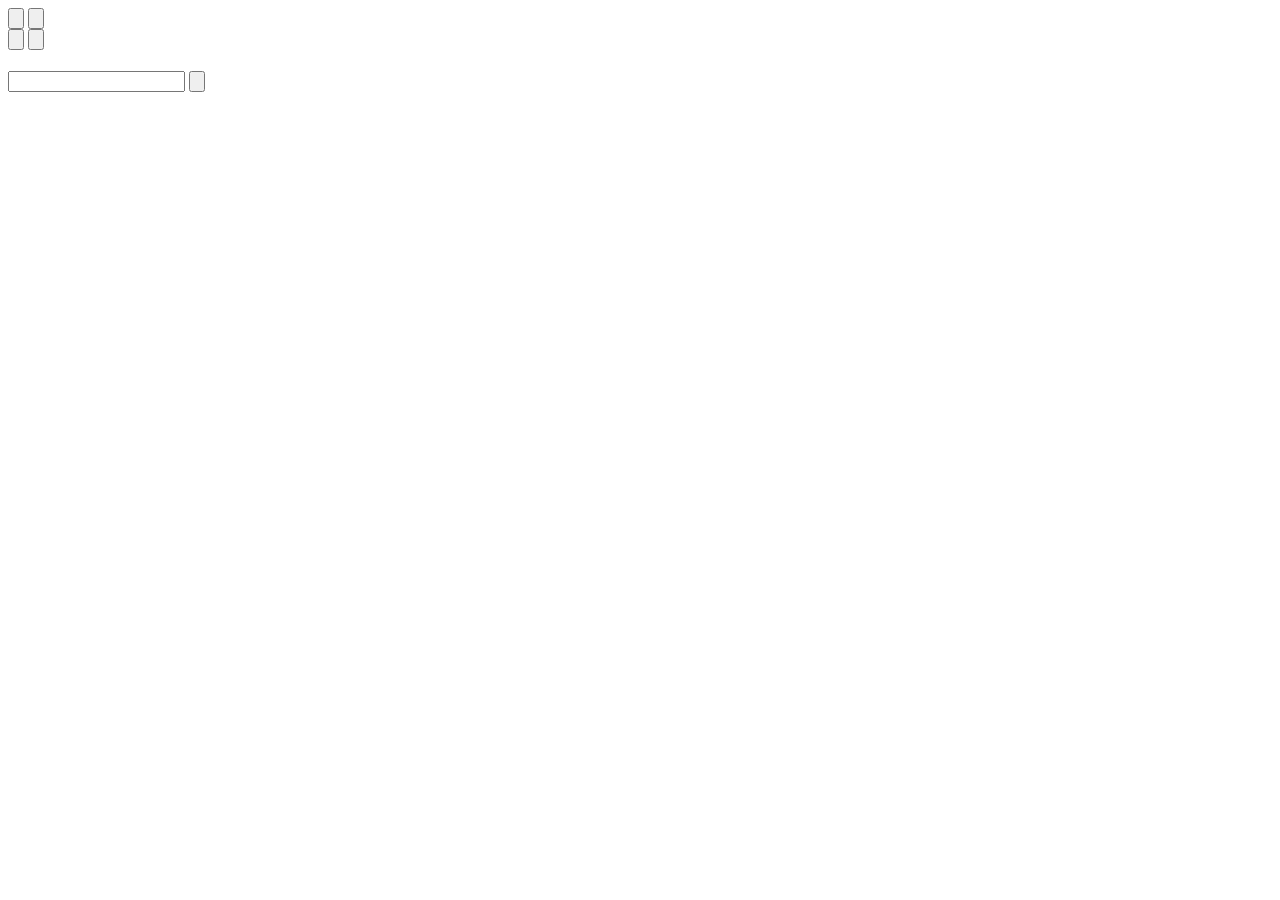
==== Desktop/restaurant-reviews/index.html @ 94d8f5bb "Change flag images from svg to png" ====
<!DOCTYPE html>
<html lang="en">
<head>
  <meta charset="UTF-8">
  <meta name="viewport" content="width=device-width, initial-scale=1.0">
  <meta name="description" content="My favourite restaurants around the world — search by city and discover must-try dishes">
  <link rel="icon" href="data:,">
  <title>My Restaurants</title>
  <link rel="preconnect" href="https://fonts.googleapis.com">
  <link rel="preconnect" href="https://fonts.gstatic.com" crossorigin>
  <link href="https://fonts.googleapis.com/css2?family=Plus+Jakarta+Sans:wght@400;500;600;700&display=swap" rel="stylesheet">
  <link rel="stylesheet" href="style.css">
</head>
<body>

  <header class="site-header">
    <nav class="tab-nav" role="tablist">
      <button type="button" class="tab-btn active" data-tab="explore" role="tab" aria-selected="true"><img src="images/space-exploration.png" class="tab-icon" alt=""> <span data-i18n="tabExplore"></span></button>
      <button type="button" class="tab-btn" data-tab="favourites" role="tab" aria-selected="false"><img src="images/favorite.png" class="tab-icon" alt=""> <span data-i18n="tabFavourites"></span></button>
    </nav>

    <!-- Language switcher — top right -->
    <div class="lang-switcher">
      <button type="button" class="lang-btn active" data-lang="en">
        <img src="images/flags/united-kingdom.png" class="lang-flag" alt="">
      </button>
      <button type="button" class="lang-btn" data-lang="es">
        <img src="images/flags/spanish-flag.png" class="lang-flag" alt="">
      </button>
    </div>

    <div class="header-inner">
      <h1 class="site-title"><span data-i18n="title"></span></h1>
      <p class="site-tagline" data-i18n="tagline"></p>
      <div id="panel-explore-search">
        <div class="search-container">
          <input
            type="search"
            id="search-input"
            class="search-input"
            autocomplete="off"
            spellcheck="false"
          >
          <button type="button" class="search-btn"><img src="images/magnifying-glass.png" class="search-btn-icon" alt=""></button>
        </div>
      </div>
    </div>
  </header>

  <main class="main-content">
    <div id="panel-favourites" style="display:none"></div>
    <div id="result-count" class="result-count" hidden></div>

    <section id="hero-state" class="hero-state" aria-labelledby="suggestions-title">
      <div class="suggestions-section">
        <div class="suggestions-heading">
          <p class="suggestions-kicker" data-i18n="suggestionsKicker"></p>
          <h2 id="suggestions-title" class="suggestions-title" data-i18n="suggestionsTitle"></h2>
          <p class="suggestions-subtitle" data-i18n="suggestionsSubtitle"></p>
        </div>

        <div id="suggestions-grid" class="suggestions-grid"></div>
      </div>
    </section>

    <div id="empty-state" class="empty-state" hidden>
      <span class="empty-emoji">🔍</span>
      <p class="empty-text"><span data-i18n="emptyBefore"></span>"<span id="empty-query"></span>"<span data-i18n="emptyAfter"></span></p>
      <p class="empty-hint" data-i18n="emptyHint"></p>
    </div>

    <div id="cards-container" class="cards-grid"></div>
  </main>

  <footer class="site-footer">
    <p data-i18n="footer"></p>
  </footer>

  <script src="vendor/papaparse.min.js"></script>
  <script src="script.js"></script>
</body>
</html>
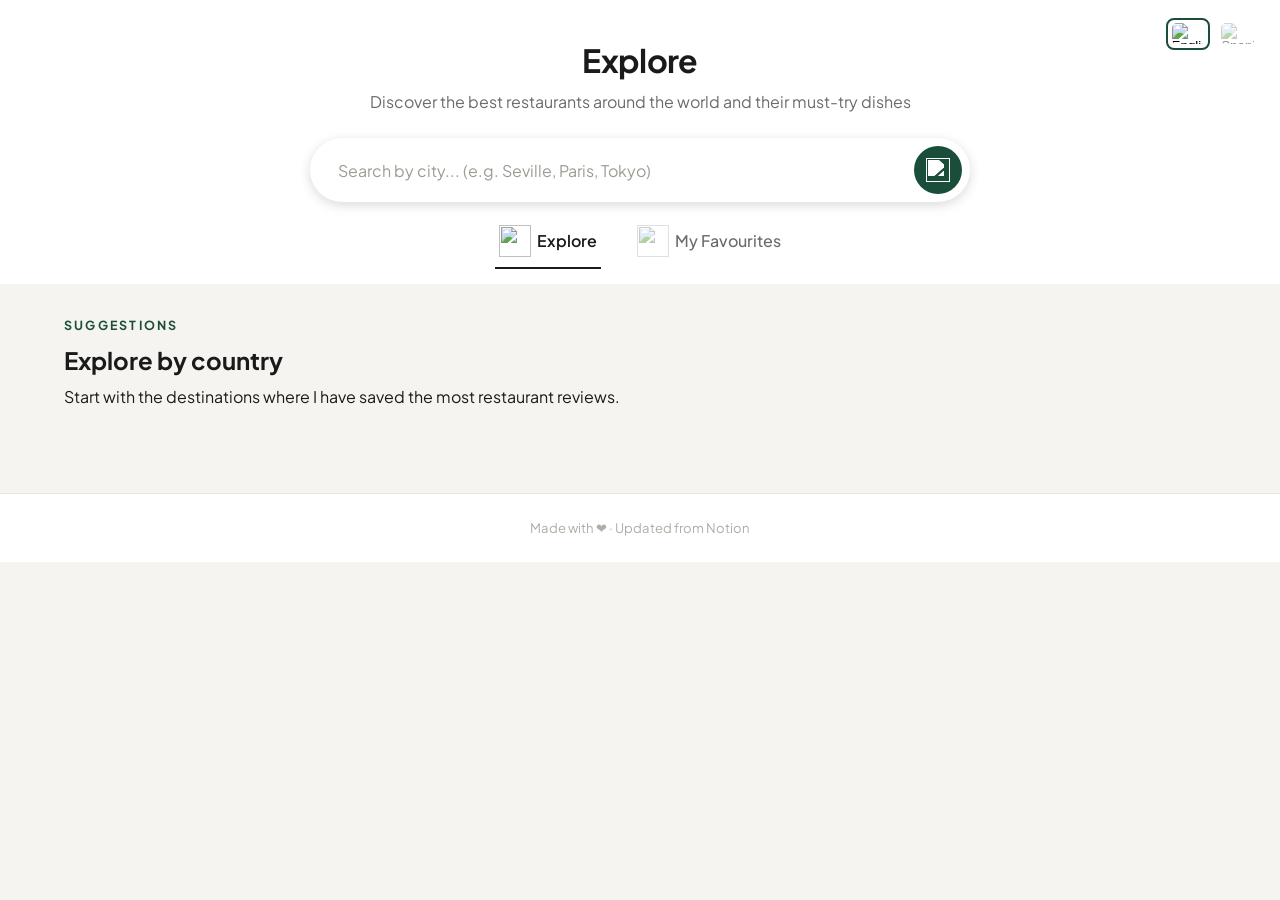
==== commit b36a9104: "Add restaurant detail overlay, split-view map, red heart favourites with beat animation - Restaurant" ====
--- a/Desktop/restaurant-reviews/index.html
+++ b/Desktop/restaurant-reviews/index.html
@@ -10,15 +10,11 @@
   <link rel="preconnect" href="https://fonts.gstatic.com" crossorigin>
   <link href="https://fonts.googleapis.com/css2?family=Plus+Jakarta+Sans:wght@400;500;600;700&display=swap" rel="stylesheet">
   <link rel="stylesheet" href="style.css">
+  <link rel="stylesheet" href="https://unpkg.com/leaflet@1.9.4/dist/leaflet.css" integrity="sha256-p4NxAoJBhIIN+hmNHrzRCf9tD/miZyoHS5obTRR9BMY=" crossorigin=""/>
 </head>
 <body>
 
   <header class="site-header">
-    <nav class="tab-nav" role="tablist">
-      <button type="button" class="tab-btn active" data-tab="explore" role="tab" aria-selected="true"><img src="images/space-exploration.png" class="tab-icon" alt=""> <span data-i18n="tabExplore"></span></button>
-      <button type="button" class="tab-btn" data-tab="favourites" role="tab" aria-selected="false"><img src="images/favorite.png" class="tab-icon" alt=""> <span data-i18n="tabFavourites"></span></button>
-    </nav>
-
     <!-- Language switcher — top right -->
     <div class="lang-switcher">
       <button type="button" class="lang-btn active" data-lang="en">
@@ -42,9 +38,15 @@
             spellcheck="false"
           >
           <button type="button" class="search-btn"><img src="images/magnifying-glass.png" class="search-btn-icon" alt=""></button>
+          <div id="autocomplete-dropdown" class="autocomplete-dropdown" hidden></div>
         </div>
       </div>
     </div>
+
+    <nav class="tab-nav" role="tablist">
+      <button type="button" class="tab-btn active" data-tab="explore" role="tab" aria-selected="true"><img src="images/space-exploration.png" class="tab-icon" alt=""> <span data-i18n="tabExplore"></span></button>
+      <button type="button" class="tab-btn" data-tab="favourites" role="tab" aria-selected="false"><img src="images/favorite.png" class="tab-icon" alt=""> <span data-i18n="tabFavourites"></span></button>
+    </nav>
   </header>
 
   <main class="main-content">
@@ -63,13 +65,26 @@
       </div>
     </section>
 
+    <div id="scroll-loader" class="scroll-loader" hidden>
+      <span class="scroll-loader-dot"></span>
+      <span class="scroll-loader-dot"></span>
+      <span class="scroll-loader-dot"></span>
+    </div>
+
     <div id="empty-state" class="empty-state" hidden>
       <span class="empty-emoji">🔍</span>
       <p class="empty-text"><span data-i18n="emptyBefore"></span>"<span id="empty-query"></span>"<span data-i18n="emptyAfter"></span></p>
       <p class="empty-hint" data-i18n="emptyHint"></p>
     </div>
 
-    <div id="cards-container" class="cards-grid"></div>
+    <div id="did-you-mean-state" class="did-you-mean-state" hidden></div>
+
+    <div id="cards-container" class="cards-grid" hidden></div>
+
+    <div id="split-layout" class="split-layout" hidden>
+      <div id="split-cards" class="split-cards"></div>
+      <div id="split-map" class="split-map"></div>
+    </div>
   </main>
 
   <footer class="site-footer">
@@ -77,6 +92,14 @@
   </footer>
 
   <script src="vendor/papaparse.min.js"></script>
+  <script src="https://unpkg.com/leaflet@1.9.4/dist/leaflet.js" integrity="sha256-20nQCchB9co0qIjJZRGuk2/Z9VM+kNiyxNV1lvTlZBo=" crossorigin=""></script>
+  <div id="restaurant-detail-overlay" class="detail-overlay" hidden>
+    <div class="detail-overlay-backdrop"></div>
+    <div class="detail-overlay-panel">
+      <button type="button" class="detail-close-btn" aria-label="Close">&times;</button>
+      <div id="detail-content" class="detail-content"></div>
+    </div>
+  </div>
   <script src="script.js"></script>
 </body>
 </html>
--- a/Desktop/restaurant-reviews/style.css
+++ b/Desktop/restaurant-reviews/style.css
@@ -0,0 +1,1507 @@
+/* Mis Restaurantes — Estilos principales */
+/* Task 7: Diseño moderno, limpio y responsivo */
+
+/* =====================================================================
+   RESET Y BASE
+   ===================================================================== */
+
+*, *::before, *::after {
+  box-sizing: border-box;
+  margin: 0;
+  padding: 0;
+}
+
+html {
+  font-size: 16px;
+  -webkit-text-size-adjust: 100%;
+}
+
+/* Prevent classic scrollbar from creating a visible gap on the right */
+@supports (scrollbar-color: auto) {
+  html {
+    scrollbar-color: rgba(0,0,0,0.25) transparent;
+  }
+}
+::-webkit-scrollbar {
+  width: 8px;
+  background: transparent;
+}
+::-webkit-scrollbar-thumb {
+  background: rgba(0,0,0,0.2);
+  border-radius: 4px;
+}
+::-webkit-scrollbar-track {
+  background: transparent;
+}
+
+body {
+  font-family: 'Plus Jakarta Sans', system-ui, -apple-system, sans-serif;
+  background: #f5f4f0;
+  color: #1a1a1a;
+  min-height: 100vh;
+  line-height: 1.5;
+}
+
+body.map-active {
+  display: flex;
+  flex-direction: column;
+  height: 100vh;
+  overflow: hidden;
+}
+
+/* =====================================================================
+   HEADER / HERO
+   ===================================================================== */
+
+.site-header {
+  background: #ffffff;
+  padding: 2.25rem 0 1rem;
+}
+
+.header-inner {
+  max-width: 720px;
+  margin: 0 auto;
+  text-align: center;
+  padding: 0 1.5rem;
+}
+
+.site-title {
+  font-size: 2rem;
+  font-weight: 700;
+  color: #1a1a1a;
+  letter-spacing: -0.02em;
+  margin-bottom: 0.4rem;
+}
+
+.site-tagline {
+  font-size: 1rem;
+  color: #6b6b6b;
+  margin-bottom: 1.5rem;
+  font-weight: 400;
+}
+
+#panel-explore-search {
+  margin-top: 1.25rem;
+}
+
+/* =====================================================================
+   BARRA DE BÚSQUEDA
+   ===================================================================== */
+
+.search-container {
+  position: relative;
+  max-width: 660px;
+  margin: 0 auto;
+  display: flex;
+  align-items: center;
+  background: #ffffff;
+  border-radius: 9999px;
+  box-shadow: 0 3px 12px rgba(0, 0, 0, 0.15);
+  padding: 0.5rem 0.5rem 0.5rem 1.75rem;
+  gap: 0.5rem;
+  transition: box-shadow 0.2s ease;
+}
+
+.search-container:hover {
+  box-shadow: 0 4px 16px rgba(0, 0, 0, 0.22);
+}
+
+.search-container:focus-within {
+  box-shadow: 0 4px 20px rgba(0, 0, 0, 0.25);
+}
+
+.search-icon {
+  font-size: 1rem;
+  color: #6b6b6b;
+  flex-shrink: 0;
+  pointer-events: none;
+  line-height: 1;
+}
+
+.search-input {
+  flex: 1;
+  border: none;
+  outline: none;
+  background: transparent;
+  font-family: inherit;
+  font-size: 1rem;
+  color: #1a1a1a;
+  padding: 0.6rem 0;
+  min-width: 0;
+  -webkit-appearance: none;
+  appearance: none;
+}
+
+.search-input::placeholder {
+  color: #9e9b93;
+}
+
+/* Chrome: quitar icono nativo del input[type=search] */
+.search-input::-webkit-search-cancel-button,
+.search-input::-webkit-search-decoration {
+  -webkit-appearance: none;
+}
+
+.search-btn {
+  flex-shrink: 0;
+  background: #1a4d3a;
+  color: #ffffff;
+  border: none;
+  border-radius: 9999px;
+  width: 3rem;
+  height: 3rem;
+  display: flex;
+  align-items: center;
+  justify-content: center;
+  font-size: 1rem;
+  cursor: pointer;
+  transition: background 0.2s ease, transform 0.1s ease;
+}
+
+.search-btn:hover {
+  background: #143527;
+  transform: scale(1.05);
+}
+
+.search-btn-icon {
+  width: 1.5rem;
+  height: 1.5rem;
+  object-fit: contain;
+  display: block;
+  filter: brightness(0) invert(1);
+}
+
+.autocomplete-dropdown {
+  position: absolute;
+  top: calc(100% + 6px);
+  left: 0;
+  right: 0;
+  background: #ffffff;
+  border-radius: 16px;
+  box-shadow: 0 8px 30px rgba(0, 0, 0, 0.18);
+  overflow: hidden;
+  z-index: 100;
+}
+
+.autocomplete-dropdown[hidden] {
+  display: none;
+}
+
+.autocomplete-item {
+  display: block;
+  width: 100%;
+  padding: 0.75rem 1.5rem;
+  border: none;
+  background: none;
+  font-family: inherit;
+  font-size: 0.95rem;
+  color: #1a1a1a;
+  text-align: left;
+  cursor: pointer;
+  transition: background 0.12s ease;
+}
+
+.autocomplete-item:hover {
+  background: #f0eeea;
+}
+
+.autocomplete-item + .autocomplete-item {
+  border-top: 1px solid #f0eeea;
+}
+
+/* =====================================================================
+   MAIN CONTENT
+   ===================================================================== */
+
+.main-content {
+  max-width: 1200px;
+  margin: 0 auto;
+  padding: 2rem 1.5rem 4rem;
+}
+
+/* =====================================================================
+   CONTADOR DE RESULTADOS
+   ===================================================================== */
+
+.result-count {
+  text-align: center;
+  font-size: 0.9rem;
+  color: #6b6b6b;
+  margin-bottom: 1.5rem;
+  font-weight: 500;
+}
+
+/* =====================================================================
+   ESTADO HERO (inicial)
+   ===================================================================== */
+
+.hero-state {
+  padding: 0;
+}
+
+.suggestions-section {
+  display: flex;
+  flex-direction: column;
+  gap: 1.25rem;
+}
+
+.suggestions-heading {
+  display: flex;
+  flex-direction: column;
+  gap: 0.45rem;
+  text-align: left;
+}
+
+.suggestions-kicker {
+  font-size: 0.78rem;
+  font-weight: 700;
+  letter-spacing: 0.18em;
+  text-transform: uppercase;
+  color: #1a4d3a;
+}
+
+.suggestions-grid {
+  display: flex;
+  flex-direction: column;
+  gap: 1.5rem;
+}
+
+.suggestion-card {
+  position: relative;
+  min-height: 18.5rem;
+  border: none;
+  border-radius: 28px;
+  overflow: hidden;
+  padding: 0;
+  background:
+    radial-gradient(circle at top, rgba(255, 255, 255, 0.18), transparent 42%),
+    linear-gradient(160deg, #325c4a 0%, #17372a 45%, #101817 100%);
+  color: #ffffff;
+  text-align: left;
+  cursor: pointer;
+  box-shadow: 0 24px 50px rgba(17, 24, 22, 0.18);
+  isolation: isolate;
+  transition: transform 0.25s ease, box-shadow 0.25s ease;
+}
+
+.carousel-row {
+  display: flex;
+  flex-direction: column;
+  gap: 0.7rem;
+}
+
+.carousel-country-name {
+  font-size: 1.25rem;
+  font-weight: 700;
+  letter-spacing: -0.02em;
+  color: #17372a;
+}
+
+.carousel-container {
+  position: relative;
+}
+
+.carousel-track {
+  display: flex;
+  gap: 1rem;
+  overflow-x: auto;
+  overflow-y: hidden;
+  scroll-snap-type: x mandatory;
+  scroll-behavior: smooth;
+  scrollbar-width: none;
+  -ms-overflow-style: none;
+  padding: 0 0 0.5rem;
+}
+
+.carousel-track::-webkit-scrollbar {
+  display: none;
+}
+
+.carousel-track .suggestion-card {
+  flex: 0 0 calc(33.333% - 0.67rem);
+  scroll-snap-align: start;
+}
+
+.carousel-btn {
+  position: absolute;
+  top: 50%;
+  transform: translateY(-50%);
+  width: 48px;
+  height: 48px;
+  border-radius: 50%;
+  border: 1px solid rgba(17, 24, 22, 0.08);
+  background: #ffffff;
+  color: #1a1a1a;
+  font-size: 2rem;
+  line-height: 1;
+  display: flex;
+  align-items: center;
+  justify-content: center;
+  cursor: pointer;
+  box-shadow: 0 8px 20px rgba(13, 18, 16, 0.2);
+  transition: transform 0.2s ease, box-shadow 0.2s ease, opacity 0.2s ease;
+  z-index: 2;
+}
+
+.carousel-btn:hover {
+  transform: translateY(-50%) scale(1.05);
+  box-shadow: 0 10px 24px rgba(13, 18, 16, 0.28);
+}
+
+.carousel-btn-prev {
+  left: -0.8rem;
+}
+
+.carousel-btn-next {
+  right: -0.8rem;
+}
+
+.carousel-btn:disabled {
+  opacity: 0;
+  pointer-events: none;
+}
+
+.suggestion-card:hover,
+.suggestion-card:focus-visible {
+  transform: translateY(-4px);
+  box-shadow: 0 28px 54px rgba(17, 24, 22, 0.24);
+}
+
+.suggestion-card:focus-visible {
+  outline: 3px solid rgba(26, 77, 58, 0.8);
+  outline-offset: 4px;
+}
+
+.suggestion-media,
+.suggestion-scrim,
+.suggestion-content,
+.suggestion-badge,
+.suggestion-rating {
+  position: absolute;
+  inset: 0;
+}
+
+.suggestion-media {
+  z-index: -3;
+}
+
+.suggestion-image {
+  width: 100%;
+  height: 100%;
+  object-fit: cover;
+  transform: scale(1.02);
+  transition: transform 0.4s ease;
+}
+
+.suggestion-card:hover .suggestion-image,
+.suggestion-card:focus-visible .suggestion-image {
+  transform: scale(1.08);
+}
+
+.suggestion-scrim {
+  z-index: -2;
+  background:
+    linear-gradient(180deg, rgba(6, 10, 9, 0.06) 0%, rgba(6, 10, 9, 0.18) 28%, rgba(6, 10, 9, 0.82) 100%),
+    linear-gradient(180deg, transparent 18%, rgba(0, 0, 0, 0.28) 45%, rgba(0, 0, 0, 0.82) 100%);
+}
+
+.suggestion-card--fallback .suggestion-scrim {
+  background:
+    radial-gradient(circle at top right, rgba(255, 255, 255, 0.2), transparent 35%),
+    linear-gradient(160deg, rgba(26, 77, 58, 0.4) 0%, rgba(23, 55, 42, 0.95) 55%, rgba(16, 24, 23, 1) 100%);
+}
+
+.suggestion-badge {
+  inset: auto;
+  z-index: 2;
+  display: inline-flex;
+  align-items: center;
+  width: max-content;
+  max-width: calc(100% - 2rem);
+  padding: 0.55rem 0.9rem;
+  border-radius: 999px;
+  backdrop-filter: blur(10px);
+  background: rgba(255, 255, 255, 0.15);
+  border: 1px solid rgba(255, 255, 255, 0.16);
+  font-size: 0.8rem;
+  font-weight: 600;
+  letter-spacing: 0.01em;
+  top: 1rem;
+  left: 1rem;
+}
+
+.suggestion-content {
+  inset: auto 0 0;
+  z-index: 2;
+  display: flex;
+  flex-direction: column;
+  gap: 0.45rem;
+  padding: 1.4rem;
+}
+
+.suggestion-city {
+  font-size: clamp(1.45rem, 3vw, 2.4rem);
+  font-weight: 700;
+  line-height: 0.98;
+  letter-spacing: -0.05em;
+  text-shadow: 0 1px 2px rgba(0, 0, 0, 0.3);
+}
+
+.suggestion-region {
+  color: rgba(255, 255, 255, 0.82);
+  font-size: 0.98rem;
+}
+
+.suggestion-footer {
+  display: flex;
+  align-items: center;
+  justify-content: space-between;
+  gap: 0.75rem;
+  flex-wrap: wrap;
+  padding-top: 0.65rem;
+}
+
+.suggestion-reviews,
+.suggestion-cta {
+  font-size: 0.9rem;
+}
+
+.suggestion-reviews {
+  color: rgba(255, 255, 255, 0.88);
+}
+
+.suggestion-cta {
+  color: #e8f5ee;
+  font-weight: 600;
+}
+
+/* =====================================================================
+   ESTADO VACÍO (sin resultados)
+   ===================================================================== */
+
+.empty-state {
+  text-align: center;
+  padding: 4rem 1rem;
+}
+
+.empty-emoji {
+  font-size: 3rem;
+  display: block;
+  margin-bottom: 1rem;
+  line-height: 1;
+}
+
+.empty-text {
+  font-size: 1.05rem;
+  color: #1a1a1a;
+  margin-bottom: 0.5rem;
+}
+
+.empty-hint {
+  font-size: 0.9rem;
+  color: #9e9b93;
+}
+
+.did-you-mean-state {
+  text-align: center;
+  padding: 4rem 1rem;
+}
+
+.dym-emoji {
+  font-size: 3rem;
+  display: block;
+  margin-bottom: 1rem;
+  line-height: 1;
+}
+
+.dym-title {
+  font-size: 1.2rem;
+  font-weight: 600;
+  color: #1a1a1a;
+  margin-bottom: 1.5rem;
+}
+
+.dym-links {
+  display: flex;
+  flex-wrap: wrap;
+  justify-content: center;
+  gap: 0.75rem;
+}
+
+.dym-link {
+  display: inline-block;
+  padding: 0.6rem 1.4rem;
+  background: #f1f0ec;
+  color: #1a4d3a;
+  border-radius: 9999px;
+  font-size: 0.95rem;
+  font-weight: 500;
+  text-decoration: none;
+  transition: background 0.2s ease, color 0.2s ease;
+}
+
+.dym-link:hover {
+  background: #1a4d3a;
+  color: #ffffff;
+}
+
+/* =====================================================================
+   GRID DE TARJETAS
+   ===================================================================== */
+
+.cards-grid {
+  display: grid;
+  grid-template-columns: repeat(auto-fill, minmax(300px, 1fr));
+  gap: 1.5rem;
+}
+
+/* =====================================================================
+   TARJETA DE RESTAURANTE
+   ===================================================================== */
+
+.restaurant-card {
+  background: #ffffff;
+  border-radius: 14px;
+  box-shadow: 0 2px 8px rgba(0, 0, 0, 0.07);
+  overflow: hidden;
+  display: flex;
+  flex-direction: column;
+  transition: transform 0.2s ease, box-shadow 0.2s ease;
+}
+
+.restaurant-card:hover {
+  transform: translateY(-3px);
+  box-shadow: 0 6px 20px rgba(0, 0, 0, 0.11);
+}
+
+
+/* Cuerpo de la tarjeta */
+.card-body {
+  padding: 1.25rem 1.25rem 1rem;
+  display: flex;
+  flex-direction: column;
+  gap: 0.65rem;
+  flex: 1;
+}
+
+/* Header de la tarjeta */
+.card-header {
+  display: flex;
+  flex-direction: column;
+  gap: 0.2rem;
+}
+
+.card-name {
+  font-size: 1.1rem;
+  font-weight: 600;
+  color: #1a1a1a;
+  line-height: 1.3;
+}
+
+.card-city {
+  font-size: 0.82rem;
+  font-weight: 600;
+  color: #1a4d3a;
+  text-transform: uppercase;
+  letter-spacing: 0.04em;
+}
+
+/* Meta (tipo + precio) */
+.card-meta {
+  display: flex;
+  flex-wrap: wrap;
+  gap: 0.4rem;
+}
+
+.card-badges {
+  display: flex;
+  flex-wrap: wrap;
+  gap: 0.35rem;
+}
+
+.badge {
+  display: inline-block;
+  padding: 0.2rem 0.6rem;
+  border-radius: 20px;
+  font-size: 0.75rem;
+  font-weight: 500;
+  line-height: 1.4;
+  background: #f5f4f0;
+  color: #4a4a4a;
+  border: 1px solid #e2dfd6;
+}
+
+.tipo-badges .badge {
+  background: #f0f5f2;
+  color: #1a4d3a;
+  border-color: #a8c5b5;
+}
+
+/* Dirección */
+.card-address {
+  font-size: 0.82rem;
+  color: #8a8780;
+  line-height: 1.4;
+}
+
+/* Notas */
+.card-notes {
+  font-size: 0.83rem;
+  color: #5a5a5a;
+  font-style: italic;
+  background: #fafaf8;
+  border-left: 3px solid #1a4d3a;
+  padding: 0.5rem 0.75rem;
+  border-radius: 0 6px 6px 0;
+  line-height: 1.5;
+  white-space: pre-wrap;
+  word-break: break-word;
+}
+
+/* =====================================================================
+   SECCIÓN DE PLATOS IMPRESCINDIBLES
+   ===================================================================== */
+
+.must-try {
+  background: #fafaf8;
+  border-top: 1px solid #ece9e2;
+  margin: 0.25rem -1.25rem -1rem;
+  padding: 0.85rem 1.25rem 1rem;
+  border-radius: 0 0 14px 14px;
+}
+
+.must-try-title {
+  font-size: 0.8rem;
+  font-weight: 600;
+  color: #1a4d3a;
+  text-transform: uppercase;
+  letter-spacing: 0.05em;
+  margin-bottom: 0.5rem;
+}
+
+.must-try-list {
+  list-style: none;
+  counter-reset: dishes;
+  display: flex;
+  flex-direction: column;
+  gap: 0.3rem;
+}
+
+.must-try-list li {
+  counter-increment: dishes;
+  font-size: 0.88rem;
+  color: #2a2a2a;
+  padding-left: 1.75rem;
+  position: relative;
+  line-height: 1.4;
+}
+
+.must-try-list li::before {
+  content: counter(dishes);
+  position: absolute;
+  left: 0;
+  top: 0;
+  width: 1.25rem;
+  height: 1.25rem;
+  background: #1a4d3a;
+  color: #ffffff;
+  border-radius: 50%;
+  font-size: 0.7rem;
+  font-weight: 700;
+  display: flex;
+  align-items: center;
+  justify-content: center;
+  line-height: 1;
+}
+
+/* =====================================================================
+   SCROLL LOADER (3 dots)
+   ===================================================================== */
+
+.scroll-loader {
+  display: flex;
+  justify-content: center;
+  align-items: center;
+  gap: 0.5rem;
+  padding: 2rem 0 1rem;
+}
+
+.scroll-loader[hidden] {
+  display: none;
+}
+
+.scroll-loader-dot {
+  width: 10px;
+  height: 10px;
+  border-radius: 50%;
+  background: #1a4d3a;
+  animation: loader-bounce 1.2s ease-in-out infinite;
+}
+
+.scroll-loader-dot:nth-child(2) { animation-delay: 0.2s; }
+.scroll-loader-dot:nth-child(3) { animation-delay: 0.4s; }
+
+@keyframes loader-bounce {
+  0%, 80%, 100% { transform: scale(0.7); opacity: 0.4; }
+  40%            { transform: scale(1);   opacity: 1;   }
+}
+
+.site-footer {
+  text-align: center;
+  padding: 1.5rem;
+  font-size: 0.82rem;
+  color: #b0ada5;
+  background: #ffffff;
+  border-top: 1px solid #e8e5de;
+}
+
+/* =====================================================================
+   SPLIT LAYOUT (map view)
+   ===================================================================== */
+
+body.map-active .main-content {
+  flex: 1;
+  overflow: hidden;
+  display: flex;
+  flex-direction: column;
+  max-width: none;
+  padding: 0;
+  margin: 0;
+}
+
+body.map-active .site-footer {
+  display: none;
+}
+
+.split-layout {
+  display: flex;
+  flex: 1;
+  overflow: hidden;
+  height: 100%;
+}
+
+.split-layout[hidden] {
+  display: none;
+}
+
+/* Left panel: scrollable cards */
+.split-cards {
+  flex: 55;
+  min-width: 0;
+  overflow-y: auto;
+  height: 100%;
+  padding: 1rem;
+  background: #f5f4f0;
+  display: flex;
+  flex-direction: column;
+  gap: 0.65rem;
+  border-right: 1px solid #e2dfd6;
+}
+
+/* Right panel: map */
+.split-map {
+  flex: 45;
+  min-width: 0;
+  height: 100%;
+  position: relative;
+  background: #e8e5de;
+}
+
+#map-instance {
+  width: 100%;
+  height: 100%;
+}
+
+/* =====================================================================
+   MINIMALISTIC CARD (split view)
+   ===================================================================== */
+
+.restaurant-card--mini {
+  background: #fff;
+  border-radius: 12px;
+  box-shadow: 0 1px 4px rgba(0, 0, 0, 0.07);
+  padding: 0.85rem 1rem;
+  cursor: pointer;
+  transition: box-shadow 0.15s ease, border-color 0.15s ease;
+  border: 2px solid transparent;
+  display: flex;
+  flex-direction: column;
+  gap: 0.35rem;
+  flex-shrink: 0;
+}
+
+.restaurant-card--mini:hover {
+  box-shadow: 0 3px 12px rgba(0, 0, 0, 0.12);
+  border-color: #c5ddd2;
+}
+
+.restaurant-card--mini.is-active {
+  border-color: #1a4d3a;
+  box-shadow: 0 4px 16px rgba(26, 77, 58, 0.15);
+}
+
+.mini-name {
+  font-size: 0.95rem;
+  font-weight: 600;
+  color: #1a1a1a;
+  line-height: 1.3;
+}
+
+.mini-meta {
+  display: flex;
+  align-items: center;
+  gap: 0.45rem;
+  flex-wrap: wrap;
+}
+
+.mini-city {
+  font-size: 0.72rem;
+  color: #1a4d3a;
+  font-weight: 700;
+  text-transform: uppercase;
+  letter-spacing: 0.05em;
+}
+
+.mini-rating {
+  font-size: 0.75rem;
+  font-weight: 700;
+  color: #fff;
+  background: #1a4d3a;
+  border-radius: 6px;
+  padding: 0.1rem 0.42rem;
+  line-height: 1.5;
+}
+
+.mini-tipo {
+  font-size: 0.72rem;
+  color: #8a8780;
+}
+
+.mini-address {
+  font-size: 0.75rem;
+  color: #b0ada5;
+  line-height: 1.3;
+}
+
+/* =====================================================================
+   MAP PINS (Leaflet divIcon)
+   ===================================================================== */
+
+.map-pin {
+  background: #ffffff;
+  color: #1a1a1a;
+  border-radius: 20px;
+  padding: 4px 10px;
+  font-size: 13px;
+  font-weight: 700;
+  font-family: 'Plus Jakarta Sans', sans-serif;
+  white-space: nowrap;
+  box-shadow: 0 2px 8px rgba(0, 0, 0, 0.22), 0 0 0 1.5px rgba(0, 0, 0, 0.08);
+  cursor: pointer;
+  line-height: 1.5;
+  transform-origin: center bottom;
+  transition: transform 0.15s ease, background 0.15s ease, color 0.15s ease, box-shadow 0.15s ease;
+}
+
+.map-pin:hover {
+  background: #1a1a1a;
+  color: #ffffff;
+  transform: scale(1.15);
+  box-shadow: 0 4px 14px rgba(0, 0, 0, 0.3);
+}
+
+.map-pin.is-active {
+  background: #1a1a1a;
+  color: #ffffff;
+  transform: scale(1.18);
+  box-shadow: 0 4px 16px rgba(0, 0, 0, 0.35);
+}
+
+/* Leaflet tooltip — custom style to match site */
+.leaflet-tooltip.restaurant-tooltip {
+  background: #ffffff;
+  border: none;
+  border-radius: 10px;
+  box-shadow: 0 4px 16px rgba(0, 0, 0, 0.18);
+  font-family: 'Plus Jakarta Sans', sans-serif;
+  font-size: 0.82rem;
+  font-weight: 600;
+  color: #1a1a1a;
+  padding: 0.4rem 0.7rem;
+  white-space: nowrap;
+}
+
+.leaflet-tooltip.restaurant-tooltip::before {
+  display: none;
+}
+
+.detail-overlay {
+  position: fixed;
+  inset: 0;
+  z-index: 1200;
+  display: flex;
+  align-items: flex-end;
+  justify-content: center;
+}
+
+.detail-overlay[hidden] {
+  display: none;
+}
+
+.detail-overlay-backdrop {
+  position: absolute;
+  inset: 0;
+  background: rgba(10, 17, 14, 0.52);
+  opacity: 0;
+  transition: opacity 0.35s ease;
+}
+
+.detail-overlay-panel {
+  position: relative;
+  width: min(980px, 100%);
+  height: 95vh;
+  max-height: 95vh;
+  background: #ffffff;
+  border-radius: 20px 20px 0 0;
+  box-shadow: 0 -10px 40px rgba(0, 0, 0, 0.22);
+  overflow: hidden;
+  transform: translateY(100%);
+  transition: transform 0.35s ease;
+  will-change: transform;
+}
+
+.detail-overlay.is-open .detail-overlay-backdrop {
+  opacity: 1;
+}
+
+.detail-overlay.is-open .detail-overlay-panel {
+  transform: translateY(0);
+}
+
+.detail-overlay.is-closing .detail-overlay-backdrop {
+  opacity: 0;
+}
+
+.detail-overlay.is-closing .detail-overlay-panel {
+  transform: translateY(100%);
+}
+
+.detail-close-btn {
+  position: absolute;
+  top: 1rem;
+  right: 1rem;
+  width: 2.5rem;
+  height: 2.5rem;
+  border-radius: 50%;
+  border: 1px solid #e2dfd6;
+  background: rgba(255, 255, 255, 0.94);
+  color: #1a4d3a;
+  font-size: 1.6rem;
+  line-height: 1;
+  cursor: pointer;
+  display: inline-flex;
+  align-items: center;
+  justify-content: center;
+  z-index: 3;
+  box-shadow: 0 3px 12px rgba(0, 0, 0, 0.12);
+  transition: background 0.18s ease, transform 0.18s ease, box-shadow 0.18s ease;
+}
+
+.detail-close-btn:hover {
+  background: #f5f4f0;
+  transform: scale(1.05);
+  box-shadow: 0 5px 16px rgba(0, 0, 0, 0.15);
+}
+
+.detail-content {
+  height: 100%;
+  overflow-y: auto;
+  background: #f5f4f0;
+}
+
+.detail-article {
+  padding-bottom: 2rem;
+}
+
+.detail-hero {
+  padding: 0;
+}
+
+.detail-hero-media {
+  width: 100%;
+  height: 250px;
+  background: #dcd8ce;
+}
+
+.detail-hero-image {
+  width: 100%;
+  height: 100%;
+  object-fit: cover;
+  display: block;
+}
+
+.detail-hero-media--placeholder {
+  background:
+    radial-gradient(circle at top right, rgba(255, 255, 255, 0.25), transparent 38%),
+    linear-gradient(150deg, #2f5a48 0%, #1a4d3a 50%, #102b21 100%);
+  display: flex;
+  align-items: flex-end;
+  padding: 1.25rem;
+}
+
+.detail-hero-placeholder-name {
+  color: #ffffff;
+  font-size: 1.2rem;
+  font-weight: 700;
+  letter-spacing: -0.02em;
+}
+
+.detail-header,
+.detail-info,
+.detail-must-try,
+.detail-notes,
+.detail-location {
+  margin: 1rem 1rem 0;
+  background: #fff;
+  border-radius: 14px;
+  box-shadow: 0 2px 8px rgba(0, 0, 0, 0.07);
+  border: 1px solid #ebe8df;
+}
+
+.detail-header {
+  padding: 1.2rem;
+  display: flex;
+  align-items: flex-start;
+  justify-content: space-between;
+  gap: 1rem;
+}
+
+.detail-city {
+  font-size: 0.75rem;
+  font-weight: 700;
+  color: #1a4d3a;
+  text-transform: uppercase;
+  letter-spacing: 0.08em;
+  margin-bottom: 0.35rem;
+}
+
+.detail-name {
+  font-size: 1.7rem;
+  line-height: 1.15;
+  letter-spacing: -0.03em;
+  color: #1a1a1a;
+}
+
+.detail-header-meta {
+  margin-top: 0.6rem;
+}
+
+.detail-rating {
+  display: inline-flex;
+  align-items: center;
+  padding: 0.2rem 0.58rem;
+  border-radius: 999px;
+  background: #1a4d3a;
+  color: #ffffff;
+  font-size: 0.8rem;
+  font-weight: 700;
+}
+
+.detail-fav-btn {
+  border: none;
+  background: #f9f0f0;
+  color: #ccc;
+  width: 2.7rem;
+  height: 2.7rem;
+  border-radius: 50%;
+  font-size: 1.35rem;
+  cursor: pointer;
+  display: inline-flex;
+  align-items: center;
+  justify-content: center;
+  flex-shrink: 0;
+  transition: transform 0.15s ease, color 0.2s ease, background 0.2s ease;
+}
+
+.detail-fav-btn:hover {
+  color: #e8657a;
+  background: #fde8e8;
+  transform: scale(1.08);
+}
+
+.detail-fav-btn.is-fav {
+  color: #e74c3c;
+  background: #fde8e8;
+}
+
+.detail-fav-btn.is-fav:hover {
+  color: #c0392b;
+}
+
+@keyframes heartBeat {
+  0%   { transform: scale(1); }
+  15%  { transform: scale(1.35); }
+  30%  { transform: scale(0.9); }
+  45%  { transform: scale(1.2); }
+  65%  { transform: scale(0.95); }
+  80%  { transform: scale(1.05); }
+  100% { transform: scale(1); }
+}
+
+.detail-info {
+  padding: 1rem 1.1rem;
+  display: grid;
+  grid-template-columns: repeat(2, minmax(0, 1fr));
+  gap: 0.95rem;
+}
+
+.detail-section-label {
+  font-size: 0.74rem;
+  font-weight: 700;
+  text-transform: uppercase;
+  letter-spacing: 0.08em;
+  color: #1a4d3a;
+  margin-bottom: 0.45rem;
+}
+
+.detail-badges .badge {
+  padding: 0.32rem 0.72rem;
+  font-size: 0.83rem;
+}
+
+.detail-must-try {
+  margin-top: 1rem;
+  padding: 1rem 1.1rem 1.15rem;
+  border-top: 1px solid #ebe8df;
+}
+
+.detail-must-try .must-try-title {
+  font-size: 0.82rem;
+  margin-bottom: 0.62rem;
+}
+
+.detail-must-try .must-try-list li {
+  font-size: 0.95rem;
+}
+
+.detail-notes {
+  padding: 1rem 1.1rem;
+}
+
+.detail-notes-copy {
+  font-size: 0.95rem;
+  line-height: 1.7;
+  border-left-width: 4px;
+  background: #fafaf8;
+  border-radius: 0 8px 8px 0;
+}
+
+.detail-location {
+  padding: 1rem 1.1rem 1.2rem;
+}
+
+.detail-address {
+  font-size: 0.9rem;
+  color: #615f58;
+  margin-bottom: 0.85rem;
+}
+
+.detail-location-title {
+  margin-top: 0.35rem;
+}
+
+.detail-mini-map {
+  height: 200px;
+  border-radius: 12px;
+  overflow: hidden;
+  border: 1px solid #d9d6ce;
+}
+
+.detail-map-empty {
+  height: 100%;
+  display: flex;
+  align-items: center;
+  justify-content: center;
+  color: #8a8780;
+  background: #f7f6f2;
+  font-size: 0.85rem;
+  text-transform: uppercase;
+  letter-spacing: 0.04em;
+}
+
+/* Result count bar when map is active */
+body.map-active #result-count {
+  text-align: left;
+  padding: 0.6rem 1rem;
+  margin: 0;
+  background: #fff;
+  border-bottom: 1px solid #e2dfd6;
+  font-size: 0.82rem;
+}
+
+@media (max-width: 768px) {
+  .split-layout {
+    flex-direction: column;
+    height: auto;
+  }
+
+  .split-cards {
+    width: 100%;
+    height: 50vh;
+    border-right: none;
+    border-bottom: 1px solid #e2dfd6;
+  }
+
+  .split-map {
+    height: 50vh;
+  }
+
+  .detail-overlay-panel {
+    width: 100%;
+    height: 96vh;
+    max-height: 96vh;
+    border-radius: 18px 18px 0 0;
+  }
+
+  .detail-close-btn {
+    top: 0.8rem;
+    right: 0.8rem;
+  }
+
+  .detail-hero-media {
+    height: 220px;
+  }
+
+  .detail-name {
+    font-size: 1.45rem;
+  }
+
+  .detail-info {
+    grid-template-columns: 1fr;
+  }
+}
+
+/* =====================================================================
+   RESPONSIVO — móvil (≤768px)
+   ===================================================================== */
+
+@media (max-width: 768px) {
+  .site-header {
+    padding: 0 0 1.5rem;
+  }
+
+  .header-inner {
+    margin-top: 1.5rem;
+    padding: 0 1rem;
+  }
+
+  .site-title {
+    font-size: 1.5rem;
+  }
+
+  .site-tagline {
+    font-size: 0.9rem;
+  }
+
+  .main-content {
+    padding: 1.5rem 1rem 3rem;
+  }
+
+  .cards-grid {
+    grid-template-columns: 1fr;
+  }
+
+  .hero-state,
+  .empty-state {
+    padding: 3rem 1rem;
+  }
+
+  .hero-state {
+    padding: 0;
+  }
+
+  .suggestions-heading {
+    text-align: center;
+  }
+
+  .suggestions-subtitle {
+    margin: 0 auto;
+  }
+
+  .suggestions-grid {
+    gap: 1.25rem;
+  }
+
+  .carousel-track .suggestion-card {
+    flex-basis: 100%;
+    min-height: 18rem;
+  }
+
+  .carousel-btn-prev { left: -0.35rem; }
+  .carousel-btn-next { right: -0.35rem; }
+}
+
+@media (max-width: 1024px) {
+  .carousel-track .suggestion-card {
+    flex-basis: calc(50% - 0.5rem);
+  }
+}
+
+/* =====================================================================
+   LANGUAGE SWITCHER
+   ===================================================================== */
+
+.site-header {
+  position: relative;
+}
+
+.lang-switcher {
+  position: absolute;
+  top: 1.1rem;
+  right: 1.25rem;
+  display: flex;
+  gap: 0.35rem;
+  z-index: 10;
+}
+
+.lang-btn {
+  background: none;
+  border: 2px solid transparent;
+  border-radius: 8px;
+  padding: 0.2rem;
+  width: 2.75rem;
+  height: 2rem;
+  line-height: 1;
+  cursor: pointer;
+  opacity: 0.45;
+  transition: opacity 0.15s ease, border-color 0.15s ease, transform 0.15s ease;
+  display: inline-flex;
+  align-items: center;
+  justify-content: center;
+  overflow: hidden;
+}
+
+.lang-flag {
+  width: 100%;
+  height: 100%;
+  object-fit: cover;
+  display: block;
+  border-radius: 5px;
+}
+
+.lang-btn:hover {
+  opacity: 0.8;
+  transform: scale(1.1);
+}
+
+.lang-btn.active {
+  opacity: 1;
+  border-color: #1a4d3a;
+}
+
+@media (max-width: 768px) {
+  .lang-switcher {
+    top: 0.25rem;
+    right: 0.75rem;
+  }
+
+  .lang-btn {
+    width: 2.35rem;
+    height: 1.7rem;
+  }
+}
+
+.tab-nav {
+  display: flex;
+  justify-content: center;
+  gap: 2rem;
+  padding: 0.75rem 1.5rem 0;
+  margin-bottom: 0;
+}
+
+.tab-btn {
+  background: none;
+  border: none;
+  border-bottom: 2px solid transparent;
+  padding: 0.65rem 0.25rem;
+  font-family: inherit;
+  font-size: 1rem;
+  font-weight: 500;
+  color: #6b6b6b;
+  cursor: pointer;
+  transition: color 0.15s ease, border-color 0.15s ease;
+  margin-bottom: -1px;
+  white-space: nowrap;
+  display: inline-flex;
+  align-items: center;
+  gap: 0.4rem;
+}
+
+.tab-icon {
+  width: 2rem;
+  height: 2rem;
+  object-fit: contain;
+  opacity: 0.5;
+  transition: opacity 0.15s ease;
+}
+
+.tab-btn:hover .tab-icon,
+.tab-btn.active .tab-icon {
+  opacity: 1;
+}
+
+.tab-btn:hover {
+  color: #1a1a1a;
+}
+
+.tab-btn.active {
+  color: #1a1a1a;
+  font-weight: 600;
+  border-bottom-color: #1a1a1a;
+}
+
+.card-header {
+  position: relative;
+}
+
+.fav-btn {
+  position: absolute;
+  top: 0;
+  right: 0;
+  background: none;
+  border: none;
+  font-size: 1.2rem;
+  color: #ccc;
+  cursor: pointer;
+  padding: 0.1rem 0.2rem;
+  line-height: 1;
+  transition: color 0.2s ease, transform 0.15s ease;
+}
+
+.fav-btn:hover {
+  color: #e8657a;
+  transform: scale(1.2);
+}
+
+.fav-btn.is-fav {
+  color: #e74c3c;
+}
+
+.fav-btn.is-fav:hover {
+  color: #c0392b;
+}
+
+.fav-btn.heart-beat,
+.detail-fav-btn.heart-beat {
+  animation: heartBeat 0.45s cubic-bezier(0.17, 0.89, 0.32, 1.49);
+}
+
+@media (max-width: 768px) {
+  .tab-nav {
+    gap: 1.25rem;
+  }
+
+  .tab-btn {
+    font-size: 0.9rem;
+  }
+}
